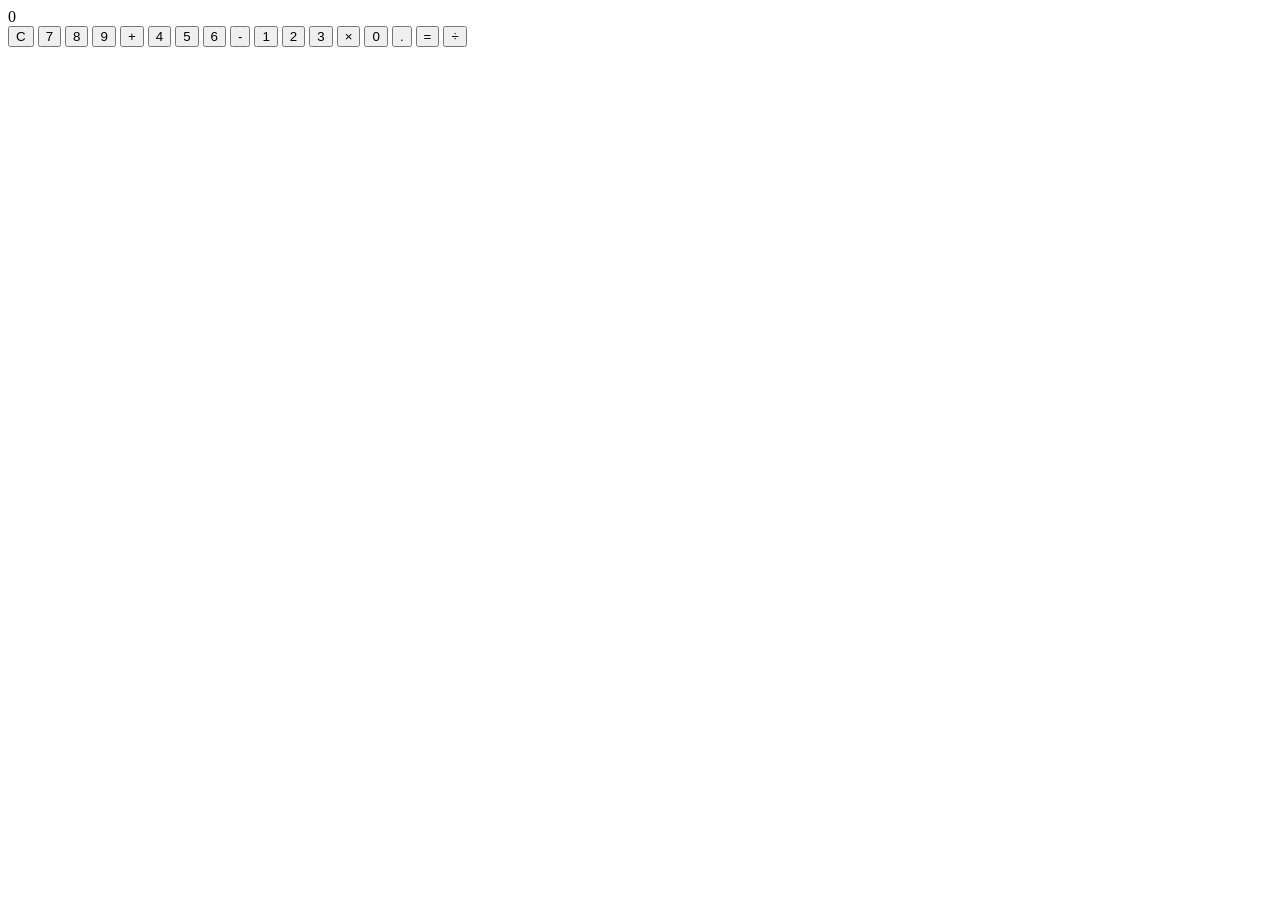
==== index.html @ 0cddaf46 "Create index.html" ====
<!DOCTYPE html>
<html lang="es">
<head>
  <meta charset="UTF-8">
  <meta name="viewport" content="width=device-width, initial-scale=1.0">
  <title>Calculadora — Jobie TECH</title>
  <link rel="stylesheet" href="styles.css">
</head>
<body>

  <div class="calculadora">
    <div class="pantalla" id="pantalla">0</div>

    <div class="botones">
      <button onclick="limpiar()">C</button>
      <button onclick="agregarNumero('7')">7</button>
      <button onclick="agregarNumero('8')">8</button>
      <button onclick="agregarNumero('9')">9</button>
      <button onclick="operacion('+')">+</button>

      <button onclick="agregarNumero('4')">4</button>
      <button onclick="agregarNumero('5')">5</button>
      <button onclick="agregarNumero('6')">6</button>
      <button onclick="operacion('-')">-</button>

      <button onclick="agregarNumero('1')">1</button>
      <button onclick="agregarNumero('2')">2</button>
      <button onclick="agregarNumero('3')">3</button>
      <button onclick="operacion('*')">×</button>

      <button onclick="agregarNumero('0')">0</button>
      <button onclick="agregarNumero('.')">.</button>
      <button onclick="calcular()">=</button>
      <button onclick="operacion('/')">÷</button>
    </div>
  </div>

  <script src="script.js"></script>
</body>
</html>
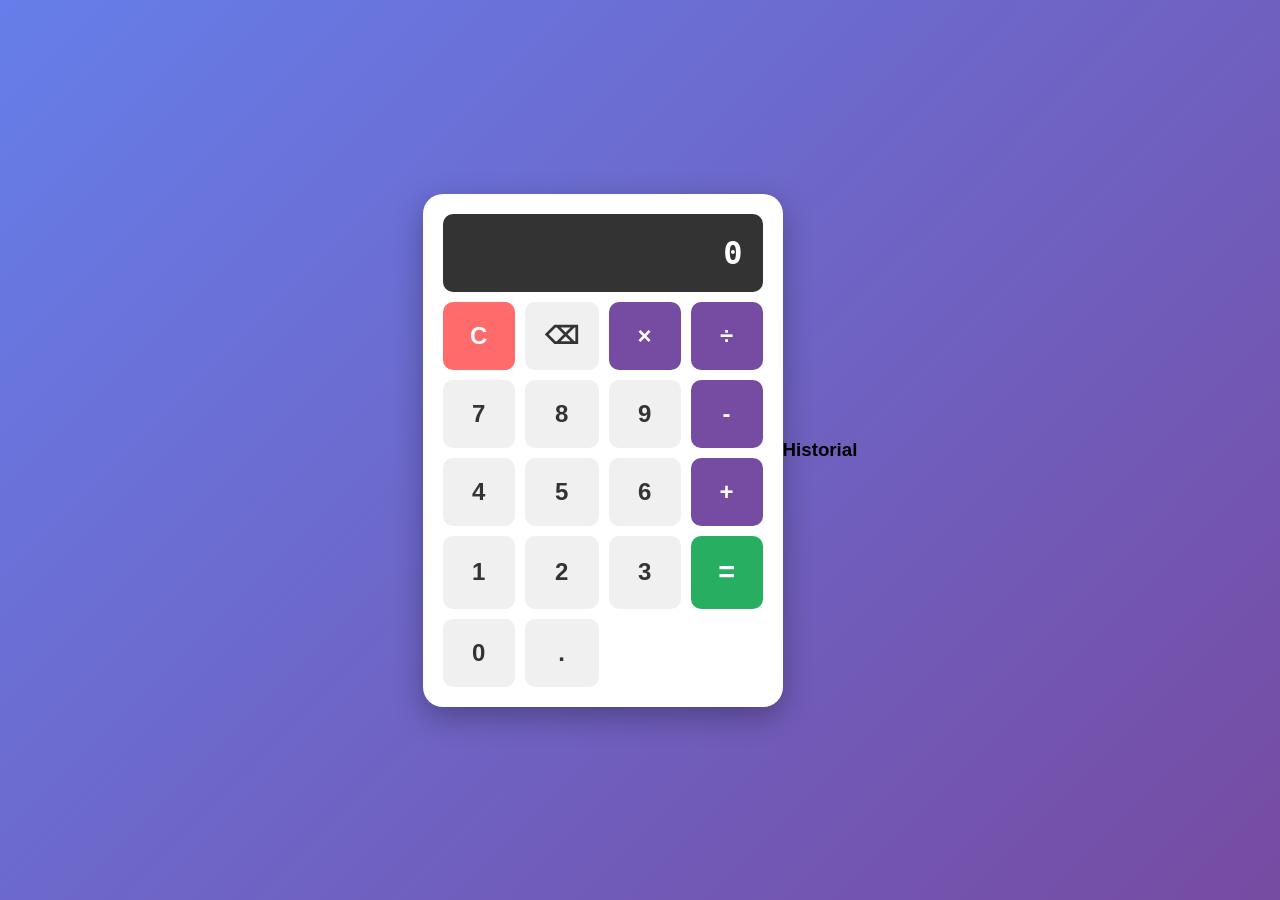
==== commit afe0d2eb: "index.html" ====
--- a/index.html
+++ b/index.html
@@ -3,7 +3,7 @@
 <head>
   <meta charset="UTF-8">
   <meta name="viewport" content="width=device-width, initial-scale=1.0">
-  <title>Calculadora — Jobie TECH</title>
+  <title>Calculadora — Jobie TECH v2.0</title>
   <link rel="stylesheet" href="styles.css">
 </head>
 <body>
@@ -13,26 +13,33 @@
 
     <div class="botones">
       <button onclick="limpiar()">C</button>
+      <button onclick="borrar()">⌫</button>
+      <button onclick="operacion('*')">×</button>
+      <button onclick="operacion('/')">÷</button>
+
       <button onclick="agregarNumero('7')">7</button>
       <button onclick="agregarNumero('8')">8</button>
       <button onclick="agregarNumero('9')">9</button>
-      <button onclick="operacion('+')">+</button>
+      <button onclick="operacion('-')">-</button>
 
       <button onclick="agregarNumero('4')">4</button>
       <button onclick="agregarNumero('5')">5</button>
       <button onclick="agregarNumero('6')">6</button>
-      <button onclick="operacion('-')">-</button>
+      <button onclick="operacion('+')">+</button>
 
       <button onclick="agregarNumero('1')">1</button>
       <button onclick="agregarNumero('2')">2</button>
       <button onclick="agregarNumero('3')">3</button>
-      <button onclick="operacion('*')">×</button>
+      <button onclick="calcular()" class="btn-igual">=</button>
 
-      <button onclick="agregarNumero('0')">0</button>
+      <button onclick="agregarNumero('0')" class="btn-cero">0</button>
       <button onclick="agregarNumero('.')">.</button>
-      <button onclick="calcular()">=</button>
-      <button onclick="operacion('/')">÷</button>
     </div>
+  </div>
+
+  <div class="historial-contenedor">
+    <h3>Historial</h3>
+    <ul id="lista-historial"></ul>
   </div>
 
   <script src="script.js"></script>
--- a/styles.css
+++ b/styles.css
@@ -0,0 +1,112 @@
+* {
+  margin: 0;
+  padding: 0;
+  box-sizing: border-box;
+}
+
+body {
+  font-family: Arial, sans-serif;
+  display: flex;
+  justify-content: center;
+  align-items: center;
+  min-height: 100vh;
+  background: linear-gradient(135deg, #667eea 0%, #764ba2 100%);
+  padding: 20px;
+}
+
+.calculadora {
+  background: white;
+  border-radius: 20px;
+  padding: 20px;
+  box-shadow: 0 10px 30px rgba(0, 0, 0, 0.3);
+  width: 100%;
+  max-width: 360px;
+}
+
+.pantalla {
+  background: #333;
+  color: white;
+  font-size: 2rem;
+  padding: 20px;
+  text-align: right;
+  border-radius: 10px;
+  margin-bottom: 10px;
+  min-height: 60px;
+  word-wrap: break-word;
+  font-family: "SF Mono", "Consolas", monospace;
+  font-weight: 700;
+  overflow: hidden;
+  display: flex;
+  align-items: flex-end;
+  justify-content: flex-end;
+}
+
+.botones {
+  display: grid;
+  grid-template-columns: repeat(4, 1fr);
+  gap: 10px;
+}
+
+button {
+  padding: 20px;
+  font-size: 1.5rem;
+  border: none;
+  border-radius: 10px;
+  background: #f0f0f0;
+  color: #333;
+  font-family: inherit;
+  font-weight: 600;
+  cursor: pointer;
+  transition: all 0.2s;
+  user-select: none;
+}
+
+button:hover {
+  background: #e0e0e0;
+  transform: scale(1.05);
+  box-shadow: 0 4px 12px rgba(0, 0, 0, 0.15);
+}
+
+button:active {
+  transform: scale(0.95);
+}
+
+button[onclick="limpiar()"] {
+  background: #ff6b6b;
+  color: white;
+}
+
+button[onclick="limpiar()"]:hover {
+  background: #ee5a5a;
+  box-shadow: 0 4px 12px rgba(255, 107, 107, 0.4);
+}
+
+button[onclick^="operacion"] {
+  background: #764ba2;
+  color: white;
+}
+
+button[onclick^="operacion"]:hover {
+  background: #6a3f96;
+  box-shadow: 0 4px 12px rgba(118, 75, 162, 0.4);
+}
+
+button[onclick="calcular()"] {
+  background: #27ae60;
+  color: white;
+  font-size: 1.8rem;
+  font-weight: 700;
+}
+
+button[onclick="calcular()"]:hover {
+  background: #229954;
+  box-shadow: 0 4px 12px rgba(39, 174, 96, 0.4);
+}
+
+@media (max-width: 400px) {
+  body { padding: 10px; }
+  .calculadora { padding: 14px; border-radius: 16px; }
+  .pantalla { font-size: 1.5rem; padding: 14px; min-height: 50px; }
+  button { padding: 14px; font-size: 1.2rem; }
+  button[onclick="calcular()"] { font-size: 1.5rem; }
+}
